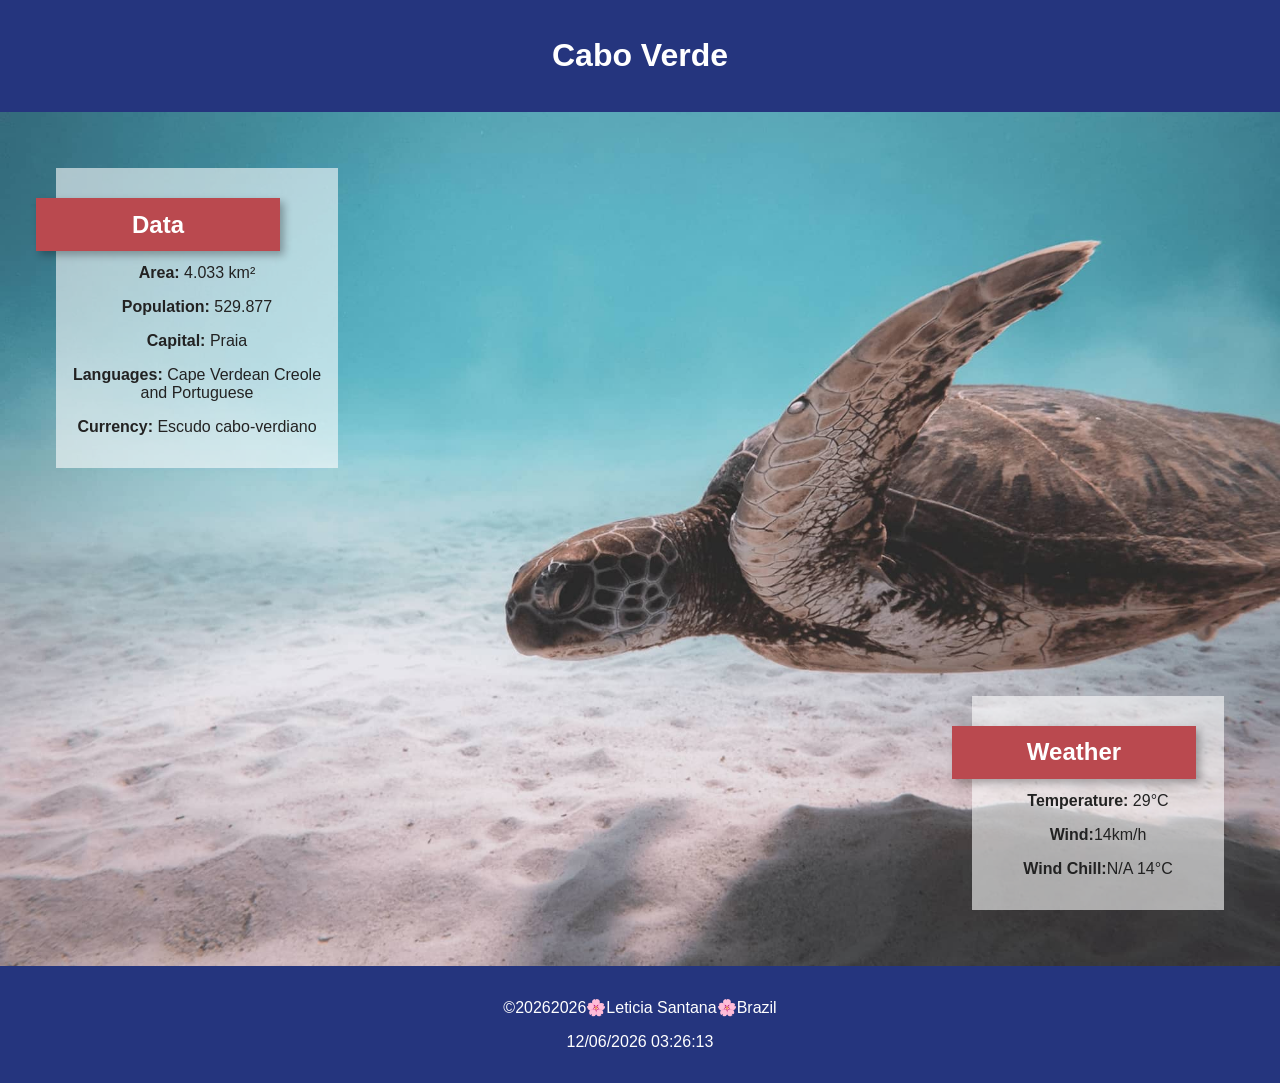
==== place.html @ d68b1ed9 "change" ====
<!DOCTYPE html>
<html lang="en">
<head>
    <meta charset="UTF-8">
    <meta name="viewport" content="width=device-width, initial-scale=1.0">
    <title>Cape Verde</title>
    <meta name="description" content="Explore Cape Verde and discover the features that make the country unique.">
    <meta name="author" content="Leticia Santana">
    <link rel="stylesheet" href="styles/place.css">
    <link rel="stylesheet" href="styles/place-large.css">
    <script src="scripts/place.js" defer></script>
</head>
<body>
    <header>
        <h1>Cabo Verde</h1>
    </header>
    
    <main>
        <picture>
            <source media="(min-width:768px)" srcset="">
            <img src="images/cape-verde-hero.jpg" alt="Cabo Verde Photo">
        </picture>

        <section  class="data">
            <h2>Data</h2>
            <p><strong>Area:</strong> 4.033 km²</p>
            <p><strong>Population:</strong> 529.877</p>
            <p><strong>Capital:</strong> Praia</p>
            <p><strong>Languages:</strong> Cape Verdean Creole and Portuguese</p>
            <p><strong>Currency:</strong> Escudo cabo-verdiano</p>
        </section>

        <section class="weather">
            <h2>Weather</h2>
            <img src="images/thermometer-half.svg" alt="Weather Icon" class="weather-icon" width="50">

            <p><strong>Temperature:</strong> 29°C</p>
            <p><strong>Wind:</strong>14km/h</p>
            <p><strong>Wind Chill:</strong><span id="windchill"></span> 14°C</p>
        </section>
    </main>

    <footer>
        <p>
            &copy;<span id="currentyear"></span>2026🌸Leticia Santana🌸Brazil
        </p>
        
        <p id="lastModified"></p>
    </footer>
</body>
</html>
---- styles/place.css ----
:root {
    --primary: #BA494F;
    --secondary: #25357e;
    --background: #f4fff4;
    --text: #222;
}

body{
    margin: 0;
    font-family: Arial, Helvetica, sans-serif;
    background: var(--background);
    color: var(--text);
}

header{
    background: var(--secondary);
    color: white;
    text-align: center;
    padding: 1rem;
}

picture img{
    width: 100%;
    display: block;
}

.data,
.weather{
    position: relative;
    background: rgba(255, 255, 255, 0.589);
    padding: 5rem 1rem 1rem;
    margin: 1rem;
    text-align: center;
}

.data h2,
.weather h2{
    background: var(--primary);
    position: absolute;
    top: 10px;
    left: -20px;
    color: white;
    padding: 0.8rem 2rem;
    width: 180px;
    box-shadow: 4px 4px 8px rgba(0,0,0,.3);
}

footer{
    background: var(--secondary);
    color: white;
    text-align: center;
    padding: 1rem;
}
---- styles/place-large.css ----
@media (min-width:768px){
    main{
        position: relative;
    }

    picture img{
        width: 100%;
        height: auto;
        display: block;
    }

    .data{
        position: absolute;
        top: 40px;
        left: 40px;
        width: 250px;
    }

    .weather{
        position: absolute;
        bottom: 40px;
        right: 40px;
        width: 220px;
    }

    .weather img{
        display: none;
    }

    .weather h2::after{
        content: 🌡;
    }
}
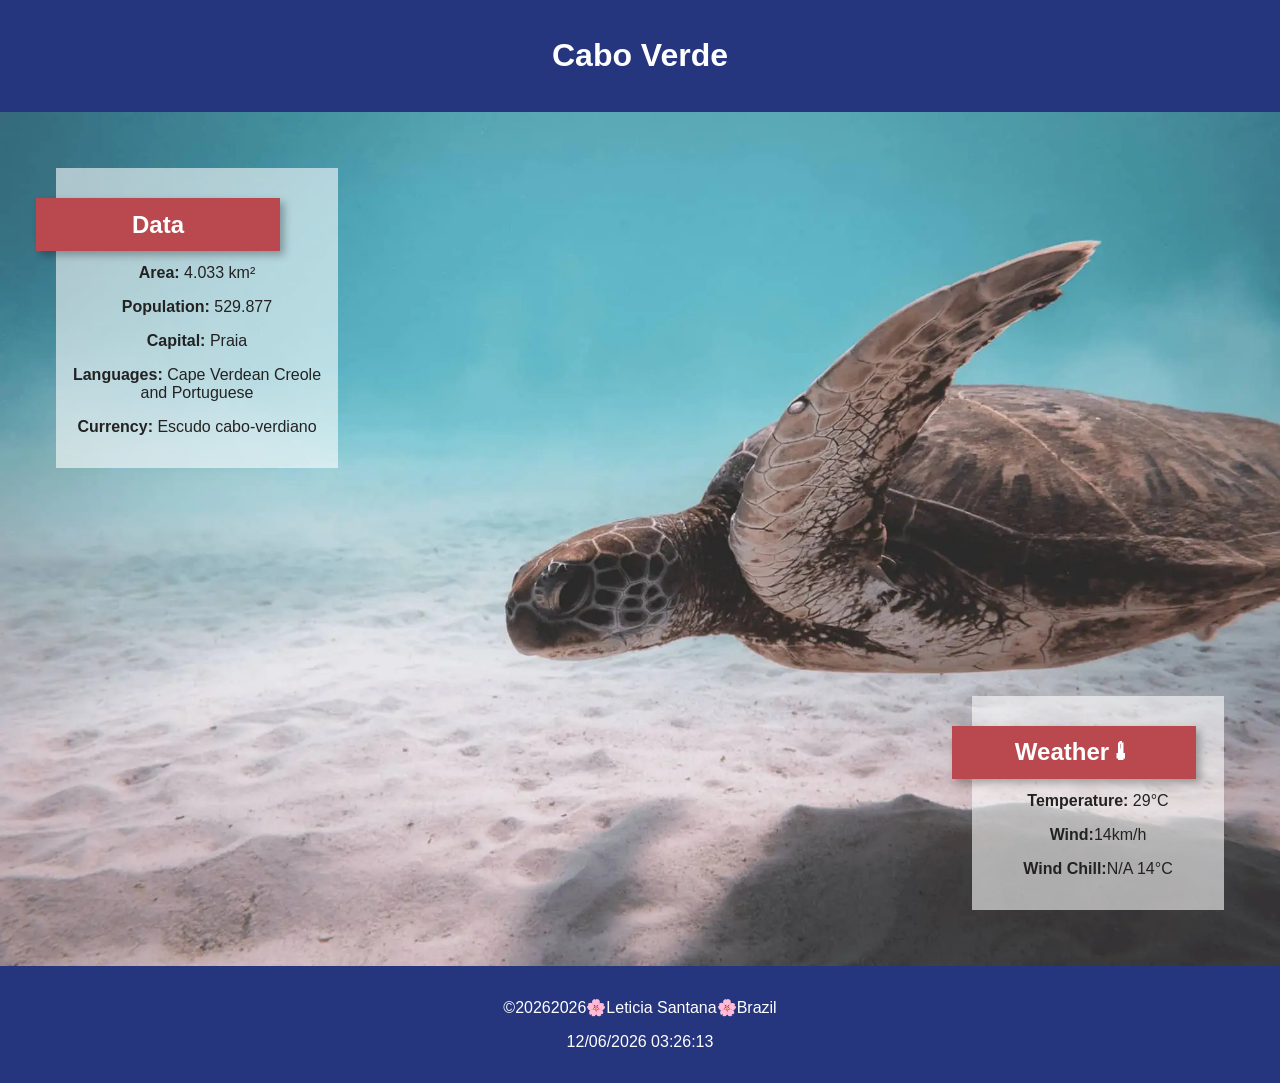
==== commit 9cbed2e1: "change" ====
--- a/place.html
+++ b/place.html
@@ -17,8 +17,8 @@
     
     <main>
         <picture>
-            <source media="(min-width:768px)" srcset="">
-            <img src="images/cape-verde-hero.jpg" alt="Cabo Verde Photo">
+            <source media="(min-width:768px)" srcset="images/cape-verde-hero.webp">
+            <img src="images/cape-verde-hero.webp" alt="Cape Verde Turtle">
         </picture>
 
         <section  class="data">
--- a/styles/place-large.css
+++ b/styles/place-large.css
@@ -28,6 +28,6 @@
     }
 
     .weather h2::after{
-        content: 🌡;
+        content: "🌡";
     }
 }
